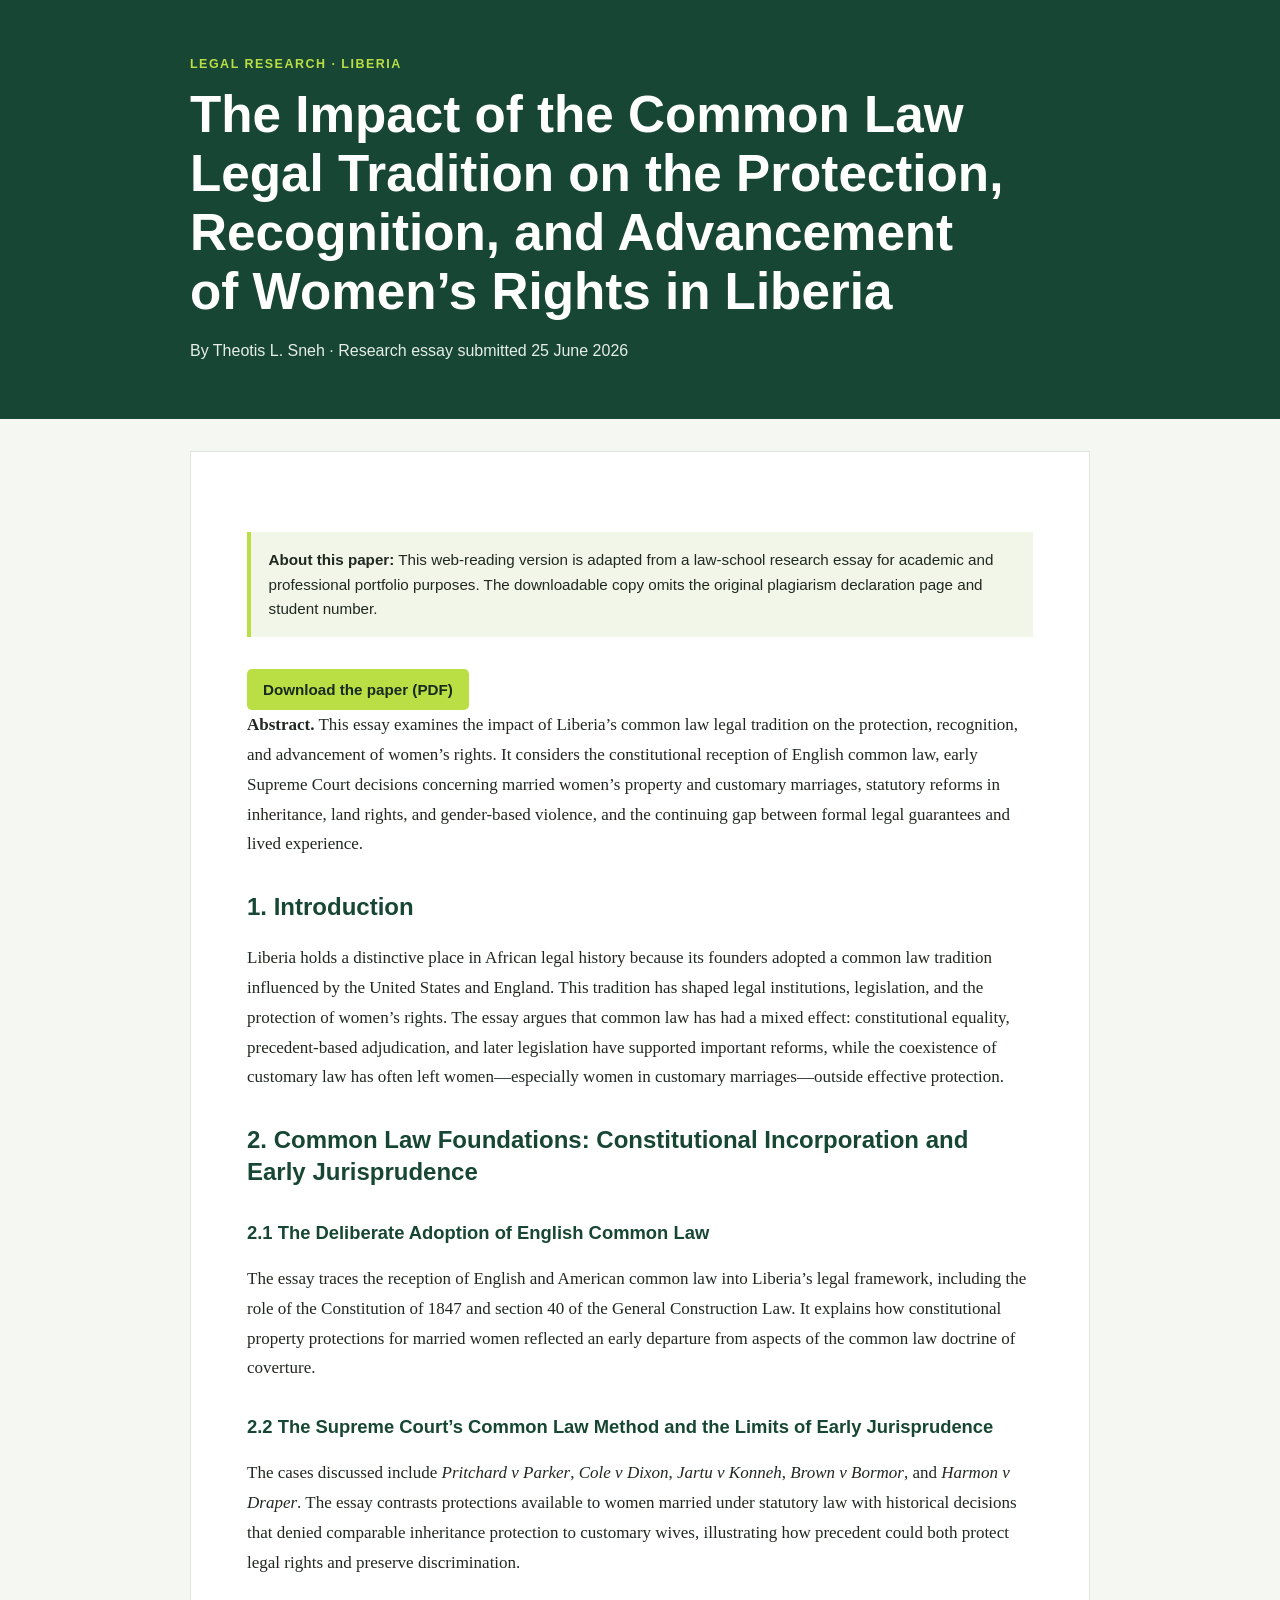
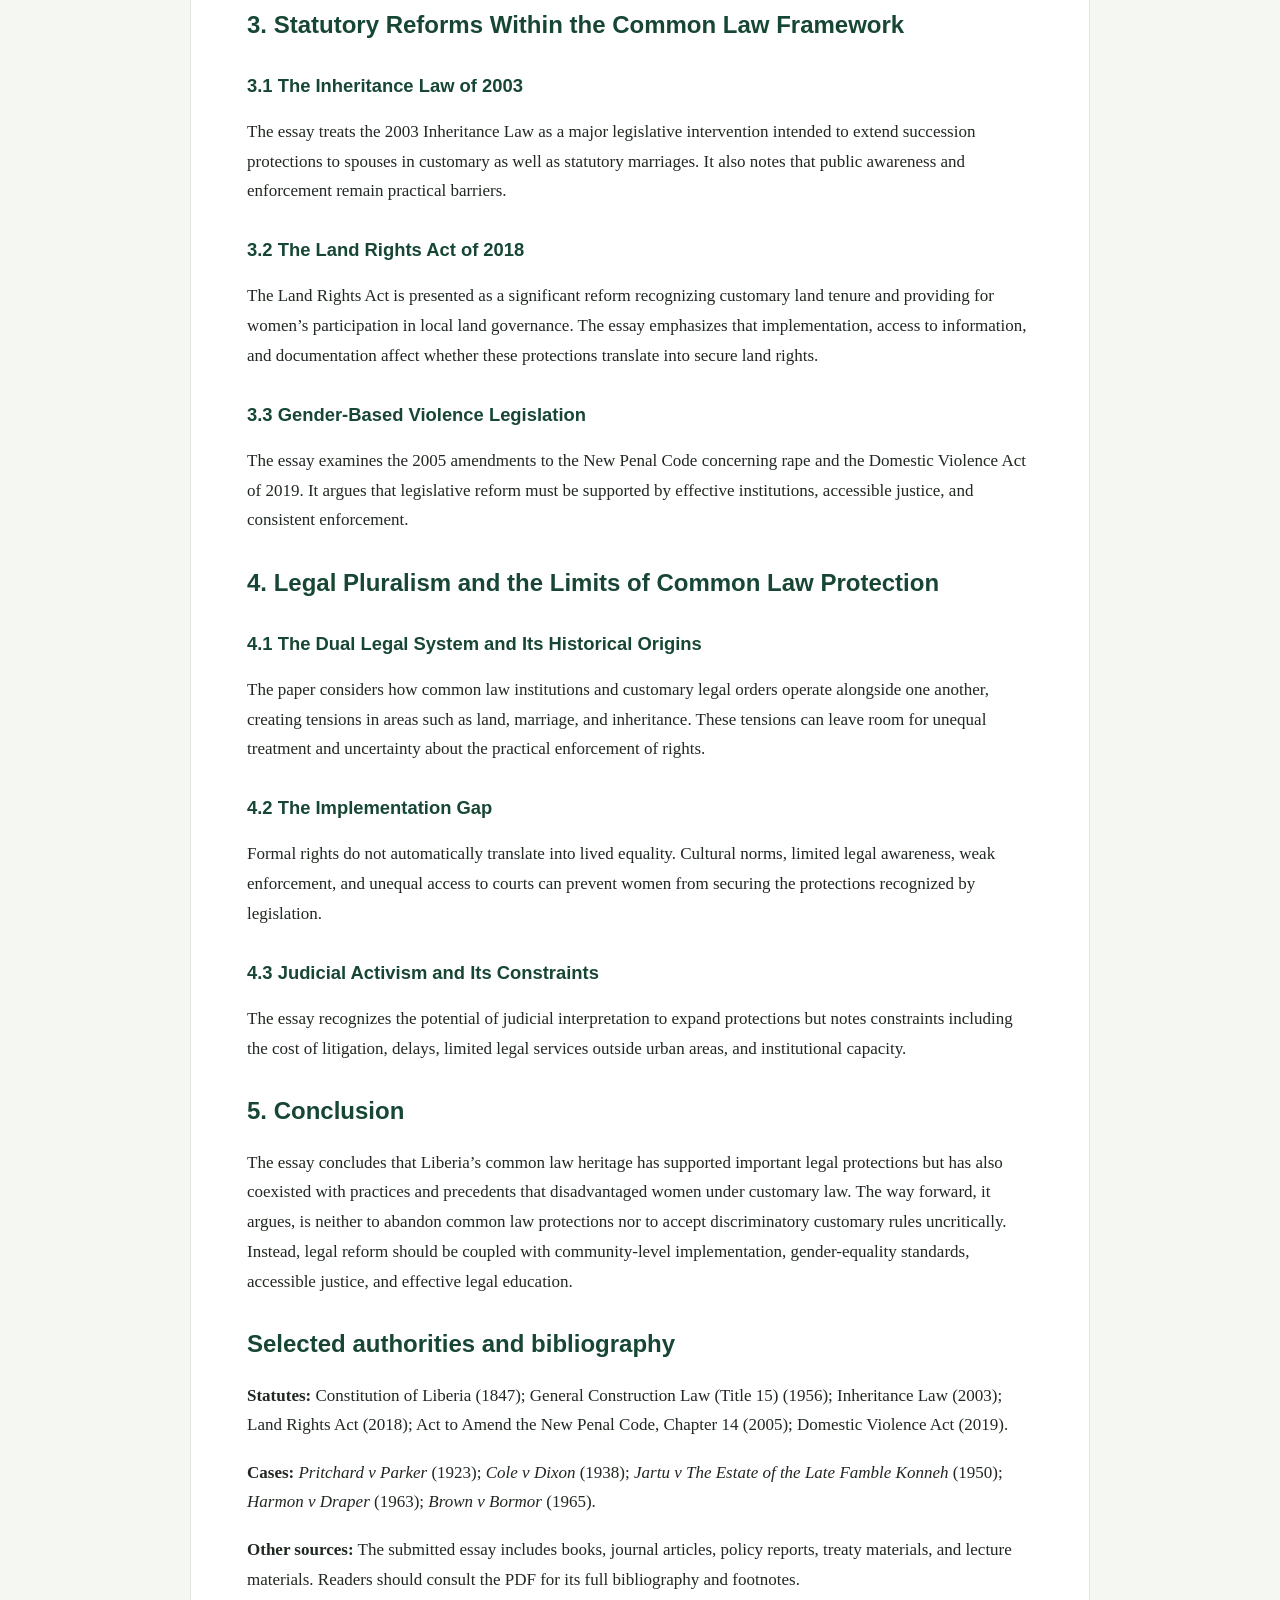
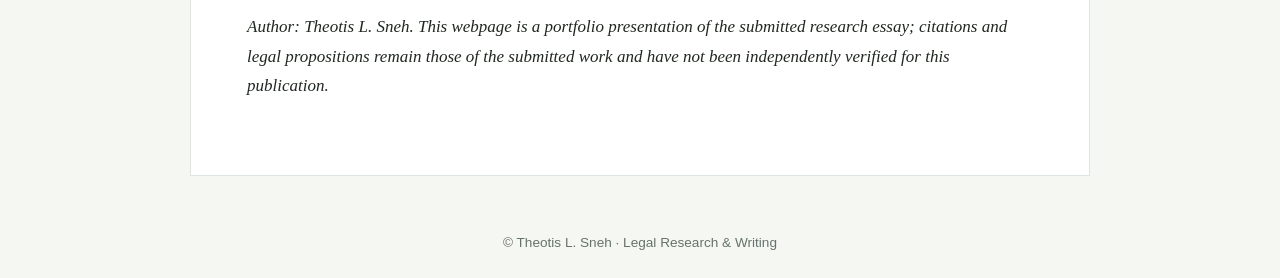
==== research/common-law-womens-rights-liberia.html @ f80b77dc "Publish legal research essay web article" ====
<!doctype html>
<html lang="en">
<head>
<meta charset="utf-8">
<meta name="viewport" content="width=device-width, initial-scale=1">
<meta name="description" content="A legal research essay examining how Liberia's common law tradition has shaped the protection, recognition, and advancement of women's rights.">
<title>The Impact of the Common Law Legal Tradition on Women’s Rights in Liberia | Theotis L. Sneh</title>
<style>
:root { --forest:#174734; --lime:#b9df45; --ink:#202821; --muted:#66736a; --paper:#fff; --line:#dfe6df; }
* { box-sizing:border-box; }
body { margin:0; font:17px/1.75 Georgia,'Times New Roman',serif; color:var(--ink); background:#f5f7f3; }
header { background:var(--forest); color:white; padding:3.5rem 1.25rem; }
.hero, main { max-width:900px; margin:0 auto; }
.kicker { text-transform:uppercase; letter-spacing:.12em; font:600 .78rem/1.4 Arial,sans-serif; color:var(--lime); }
h1 { font:700 clamp(2rem,5vw,3.2rem)/1.15 Arial,sans-serif; max-width:820px; margin:.8rem 0 1rem; }
.byline { font:1rem/1.6 Arial,sans-serif; color:#e6eee7; }
main { background:var(--paper); padding:clamp(1.25rem,5vw,3.5rem); margin:2rem auto; border:1px solid var(--line); }
h2,h3 { font-family:Arial,sans-serif; line-height:1.35; color:var(--forest); margin-top:2rem; }
h2 { font-size:1.5rem; } h3 { font-size:1.15rem; }
p { margin:0 0 1.1rem; }
.notice { background:#f1f6e8; border-left:4px solid var(--lime); padding:1rem 1.1rem; font:.95rem/1.6 Arial,sans-serif; margin:1.5rem 0 2rem; }
.download { display:inline-block; background:var(--lime); color:#182a1d; padding:.75rem 1rem; border-radius:5px; font:700 .95rem Arial,sans-serif; text-decoration:none; }
footer { text-align:center; color:var(--muted); padding:1.5rem; font:.85rem/1.6 Arial,sans-serif; }
@media print { body { background:white; } header { padding:1rem; } main { border:0; margin:0 auto; } }
</style>
</head>
<body>
<header><div class="hero"><div class="kicker">Legal Research · Liberia</div><h1>The Impact of the Common Law Legal Tradition on the Protection, Recognition, and Advancement of Women’s Rights in Liberia</h1><div class="byline">By Theotis L. Sneh · Research essay submitted 25 June 2026</div></div></header>
<main>
<div class="notice"><strong>About this paper:</strong> This web-reading version is adapted from a law-school research essay for academic and professional portfolio purposes. The downloadable copy omits the original plagiarism declaration page and student number.</div>
<a class="download" href="common-law-womens-rights-liberia-public-copy.pdf" download>Download the paper (PDF)</a>
<p><strong>Abstract.</strong> This essay examines the impact of Liberia’s common law legal tradition on the protection, recognition, and advancement of women’s rights. It considers the constitutional reception of English common law, early Supreme Court decisions concerning married women’s property and customary marriages, statutory reforms in inheritance, land rights, and gender-based violence, and the continuing gap between formal legal guarantees and lived experience.</p>
<h2>1. Introduction</h2>
<p>Liberia holds a distinctive place in African legal history because its founders adopted a common law tradition influenced by the United States and England. This tradition has shaped legal institutions, legislation, and the protection of women’s rights. The essay argues that common law has had a mixed effect: constitutional equality, precedent-based adjudication, and later legislation have supported important reforms, while the coexistence of customary law has often left women—especially women in customary marriages—outside effective protection.</p>
<h2>2. Common Law Foundations: Constitutional Incorporation and Early Jurisprudence</h2>
<h3>2.1 The Deliberate Adoption of English Common Law</h3>
<p>The essay traces the reception of English and American common law into Liberia’s legal framework, including the role of the Constitution of 1847 and section 40 of the General Construction Law. It explains how constitutional property protections for married women reflected an early departure from aspects of the common law doctrine of coverture.</p>
<h3>2.2 The Supreme Court’s Common Law Method and the Limits of Early Jurisprudence</h3>
<p>The cases discussed include <em>Pritchard v Parker</em>, <em>Cole v Dixon</em>, <em>Jartu v Konneh</em>, <em>Brown v Bormor</em>, and <em>Harmon v Draper</em>. The essay contrasts protections available to women married under statutory law with historical decisions that denied comparable inheritance protection to customary wives, illustrating how precedent could both protect legal rights and preserve discrimination.</p>
<h2>3. Statutory Reforms Within the Common Law Framework</h2>
<h3>3.1 The Inheritance Law of 2003</h3>
<p>The essay treats the 2003 Inheritance Law as a major legislative intervention intended to extend succession protections to spouses in customary as well as statutory marriages. It also notes that public awareness and enforcement remain practical barriers.</p>
<h3>3.2 The Land Rights Act of 2018</h3>
<p>The Land Rights Act is presented as a significant reform recognizing customary land tenure and providing for women’s participation in local land governance. The essay emphasizes that implementation, access to information, and documentation affect whether these protections translate into secure land rights.</p>
<h3>3.3 Gender-Based Violence Legislation</h3>
<p>The essay examines the 2005 amendments to the New Penal Code concerning rape and the Domestic Violence Act of 2019. It argues that legislative reform must be supported by effective institutions, accessible justice, and consistent enforcement.</p>
<h2>4. Legal Pluralism and the Limits of Common Law Protection</h2>
<h3>4.1 The Dual Legal System and Its Historical Origins</h3>
<p>The paper considers how common law institutions and customary legal orders operate alongside one another, creating tensions in areas such as land, marriage, and inheritance. These tensions can leave room for unequal treatment and uncertainty about the practical enforcement of rights.</p>
<h3>4.2 The Implementation Gap</h3>
<p>Formal rights do not automatically translate into lived equality. Cultural norms, limited legal awareness, weak enforcement, and unequal access to courts can prevent women from securing the protections recognized by legislation.</p>
<h3>4.3 Judicial Activism and Its Constraints</h3>
<p>The essay recognizes the potential of judicial interpretation to expand protections but notes constraints including the cost of litigation, delays, limited legal services outside urban areas, and institutional capacity.</p>
<h2>5. Conclusion</h2>
<p>The essay concludes that Liberia’s common law heritage has supported important legal protections but has also coexisted with practices and precedents that disadvantaged women under customary law. The way forward, it argues, is neither to abandon common law protections nor to accept discriminatory customary rules uncritically. Instead, legal reform should be coupled with community-level implementation, gender-equality standards, accessible justice, and effective legal education.</p>
<h2>Selected authorities and bibliography</h2>
<p><strong>Statutes:</strong> Constitution of Liberia (1847); General Construction Law (Title 15) (1956); Inheritance Law (2003); Land Rights Act (2018); Act to Amend the New Penal Code, Chapter 14 (2005); Domestic Violence Act (2019).</p>
<p><strong>Cases:</strong> <em>Pritchard v Parker</em> (1923); <em>Cole v Dixon</em> (1938); <em>Jartu v The Estate of the Late Famble Konneh</em> (1950); <em>Harmon v Draper</em> (1963); <em>Brown v Bormor</em> (1965).</p>
<p><strong>Other sources:</strong> The submitted essay includes books, journal articles, policy reports, treaty materials, and lecture materials. Readers should consult the PDF for its full bibliography and footnotes.</p>
<p><em>Author: Theotis L. Sneh. This webpage is a portfolio presentation of the submitted research essay; citations and legal propositions remain those of the submitted work and have not been independently verified for this publication.</em></p>
</main><footer>© Theotis L. Sneh · Legal Research & Writing</footer>
</body></html>
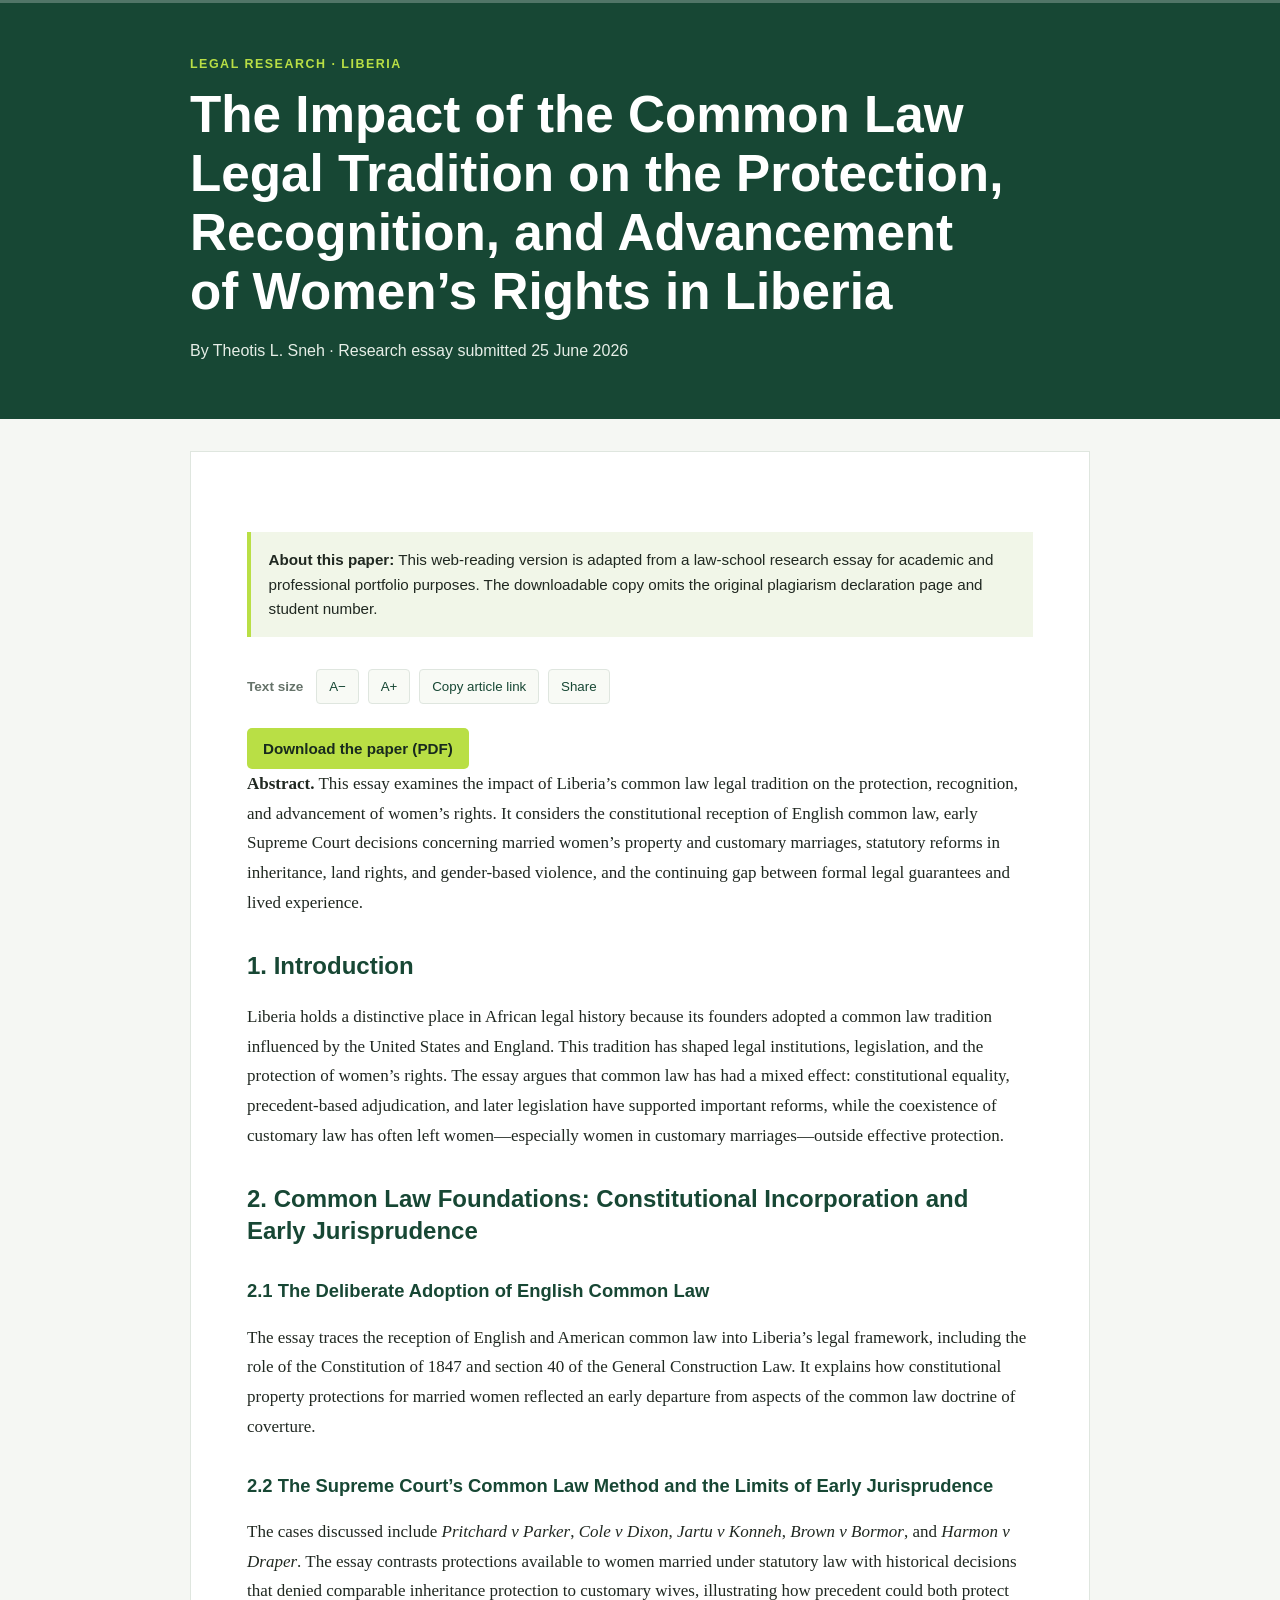
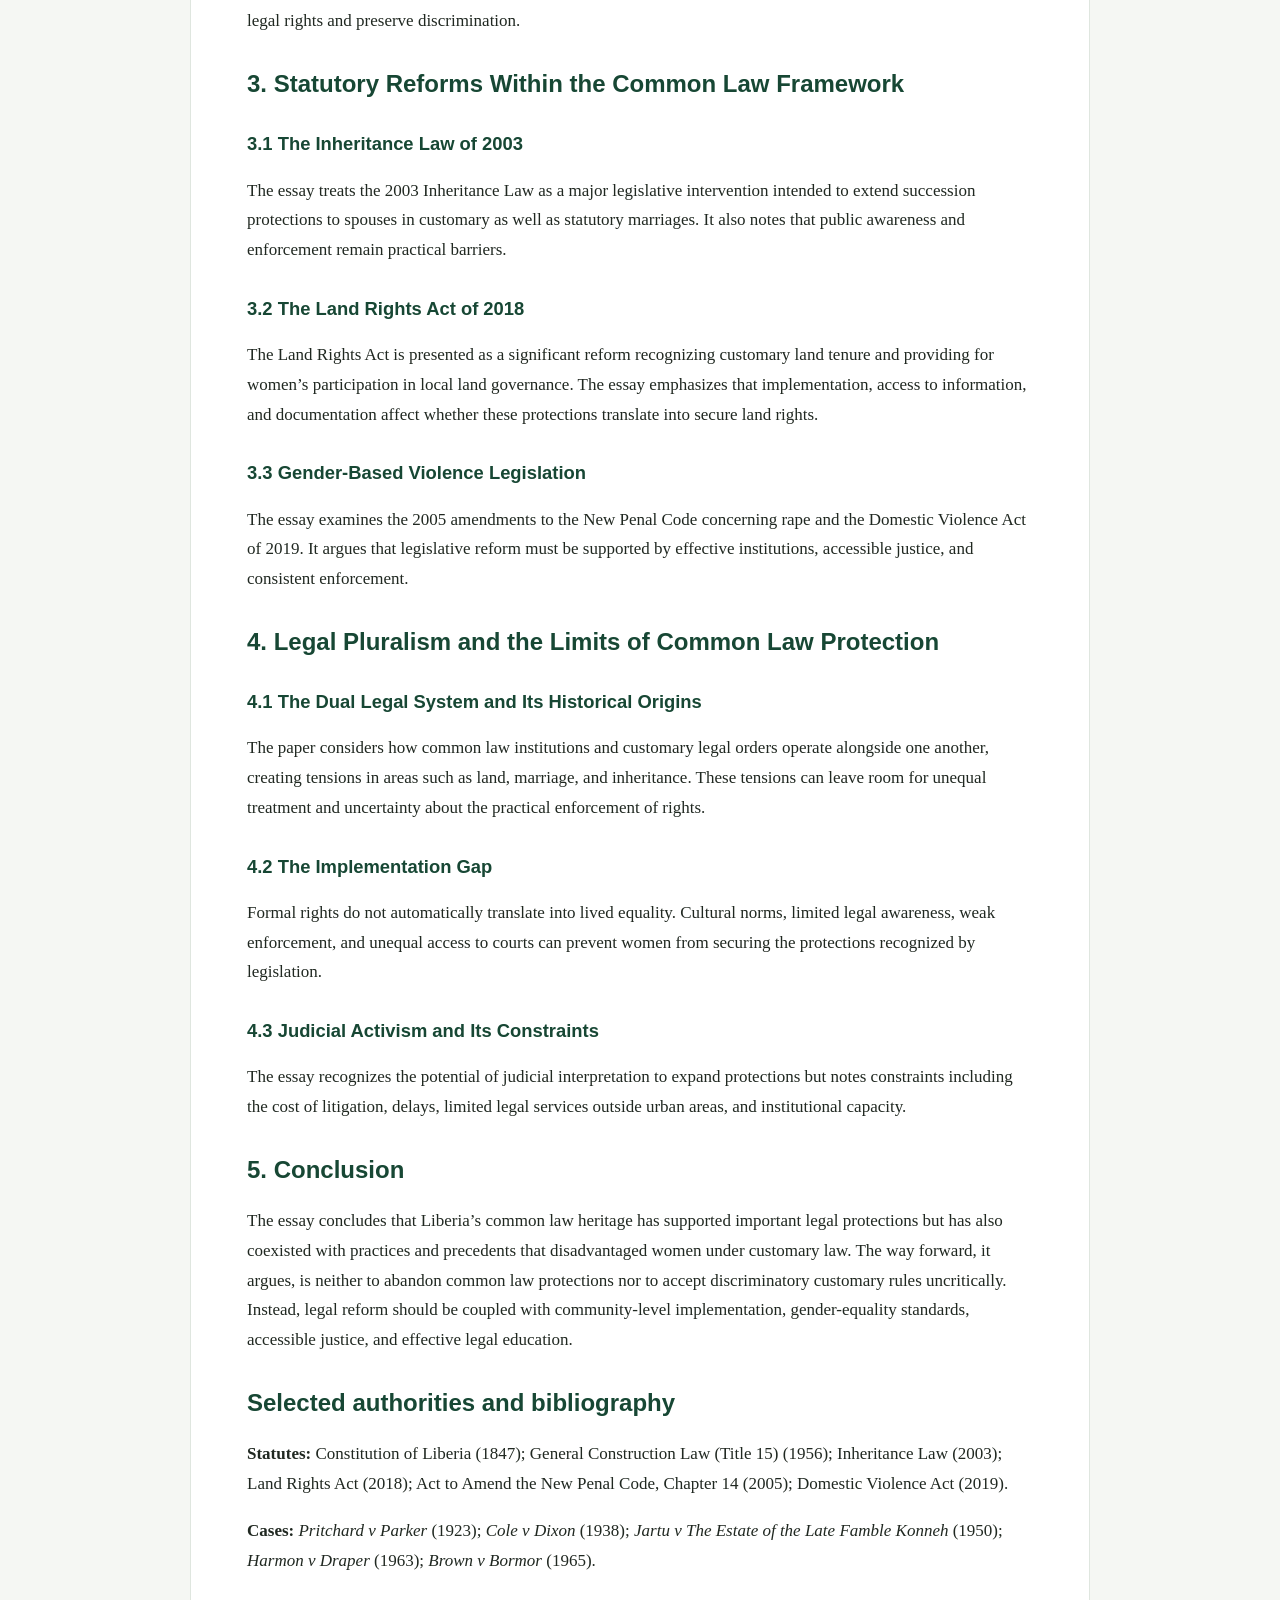
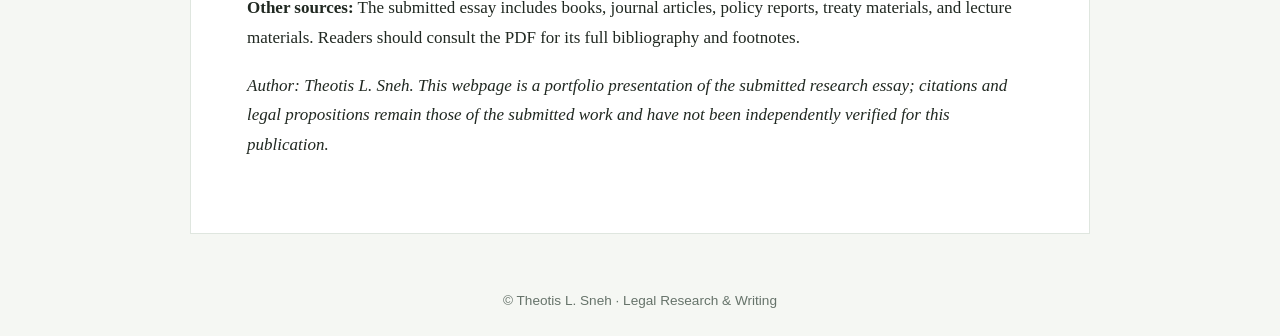
==== commit eb239fdc: "Add reading controls and share actions to legal research article" ====
--- a/research/common-law-womens-rights-liberia.html
+++ b/research/common-law-womens-rights-liberia.html
@@ -21,13 +21,28 @@
 .notice { background:#f1f6e8; border-left:4px solid var(--lime); padding:1rem 1.1rem; font:.95rem/1.6 Arial,sans-serif; margin:1.5rem 0 2rem; }
 .download { display:inline-block; background:var(--lime); color:#182a1d; padding:.75rem 1rem; border-radius:5px; font:700 .95rem Arial,sans-serif; text-decoration:none; }
 footer { text-align:center; color:var(--muted); padding:1.5rem; font:.85rem/1.6 Arial,sans-serif; }
-@media print { body { background:white; } header { padding:1rem; } main { border:0; margin:0 auto; } }
+.reading-progress { position:fixed; z-index:120; inset:0 0 auto; height:3px; background:#ffffff40; }
+.reading-progress span { display:block; width:0; height:100%; background:var(--lime); }
+.article-tools { display:flex; align-items:center; flex-wrap:wrap; gap:.55rem; margin:1rem 0 1.5rem; font:600 .85rem/1.4 Arial,sans-serif; }
+.article-tools button { border:1px solid var(--line); background:#f8faf5; color:var(--forest); border-radius:4px; padding:.55rem .75rem; cursor:pointer; }
+.article-tools button:hover { border-color:var(--forest); background:#eef4e5; }
+.article-tools .tools-label { color:var(--muted); margin-right:.25rem; }
+.article-tools button:focus-visible { outline:3px solid #91b94a; outline-offset:2px; }
+@media print { body { background:white; } header { padding:1rem; } main { border:0; margin:0 auto; } .reading-progress,.article-tools,.download { display:none!important; } }
 </style>
 </head>
 <body>
+<div class="reading-progress" role="progressbar" aria-label="Article reading progress" aria-valuemin="0" aria-valuemax="100" aria-valuenow="0"><span id="scroll-progress-fill"></span></div>
 <header><div class="hero"><div class="kicker">Legal Research · Liberia</div><h1>The Impact of the Common Law Legal Tradition on the Protection, Recognition, and Advancement of Women’s Rights in Liberia</h1><div class="byline">By Theotis L. Sneh · Research essay submitted 25 June 2026</div></div></header>
-<main>
+<main id="article-content">
 <div class="notice"><strong>About this paper:</strong> This web-reading version is adapted from a law-school research essay for academic and professional portfolio purposes. The downloadable copy omits the original plagiarism declaration page and student number.</div>
+<div class="article-tools" aria-label="Reading tools">
+  <span class="tools-label">Text size</span>
+  <button type="button" id="article-font-smaller" aria-label="Decrease text size">A−</button>
+  <button type="button" id="article-font-larger" aria-label="Increase text size">A+</button>
+  <button type="button" id="copy-article-link">Copy article link</button>
+  <button type="button" id="share-article">Share</button>
+</div>
 <a class="download" href="common-law-womens-rights-liberia-public-copy.pdf" download>Download the paper (PDF)</a>
 <p><strong>Abstract.</strong> This essay examines the impact of Liberia’s common law legal tradition on the protection, recognition, and advancement of women’s rights. It considers the constitutional reception of English common law, early Supreme Court decisions concerning married women’s property and customary marriages, statutory reforms in inheritance, land rights, and gender-based violence, and the continuing gap between formal legal guarantees and lived experience.</p>
 <h2>1. Introduction</h2>
@@ -59,4 +74,5 @@
 <p><strong>Other sources:</strong> The submitted essay includes books, journal articles, policy reports, treaty materials, and lecture materials. Readers should consult the PDF for its full bibliography and footnotes.</p>
 <p><em>Author: Theotis L. Sneh. This webpage is a portfolio presentation of the submitted research essay; citations and legal propositions remain those of the submitted work and have not been independently verified for this publication.</em></p>
 </main><footer>© Theotis L. Sneh · Legal Research & Writing</footer>
+  <script src="../script.js" defer></script>
 </body></html>
